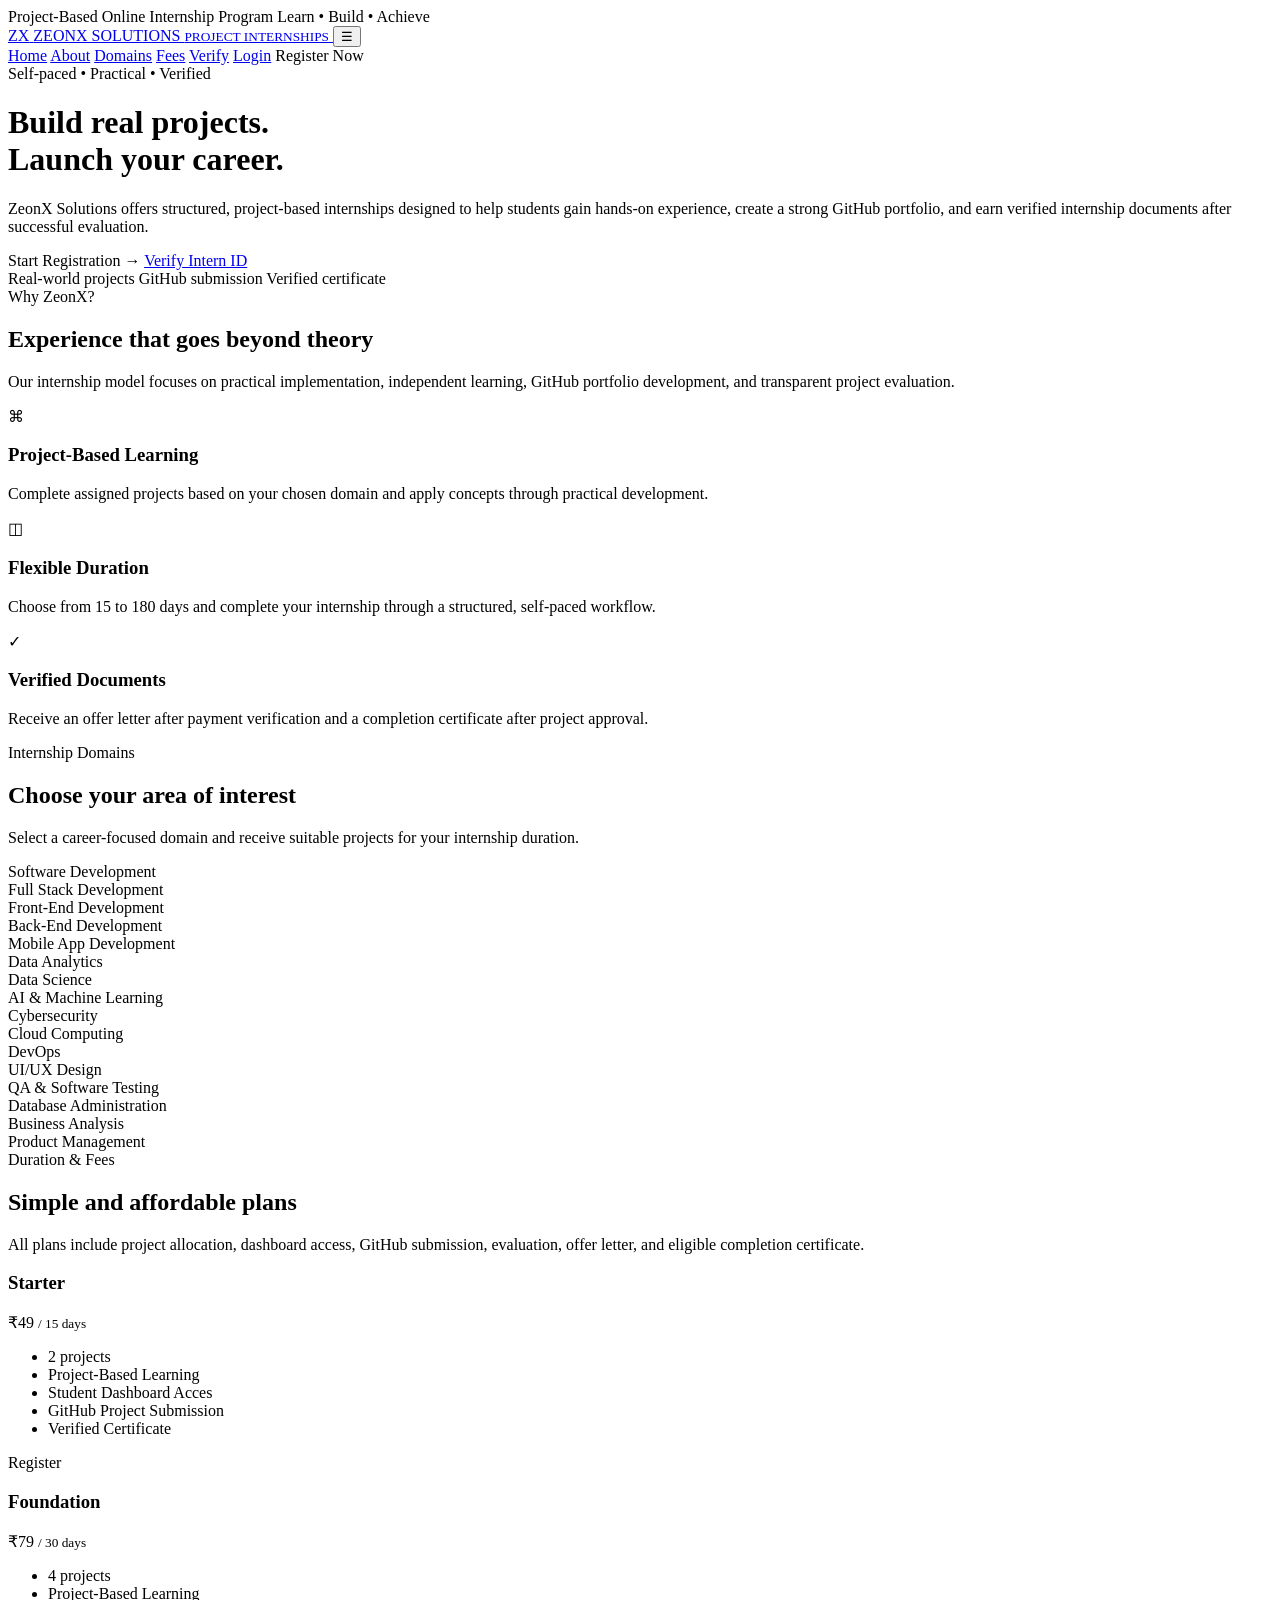
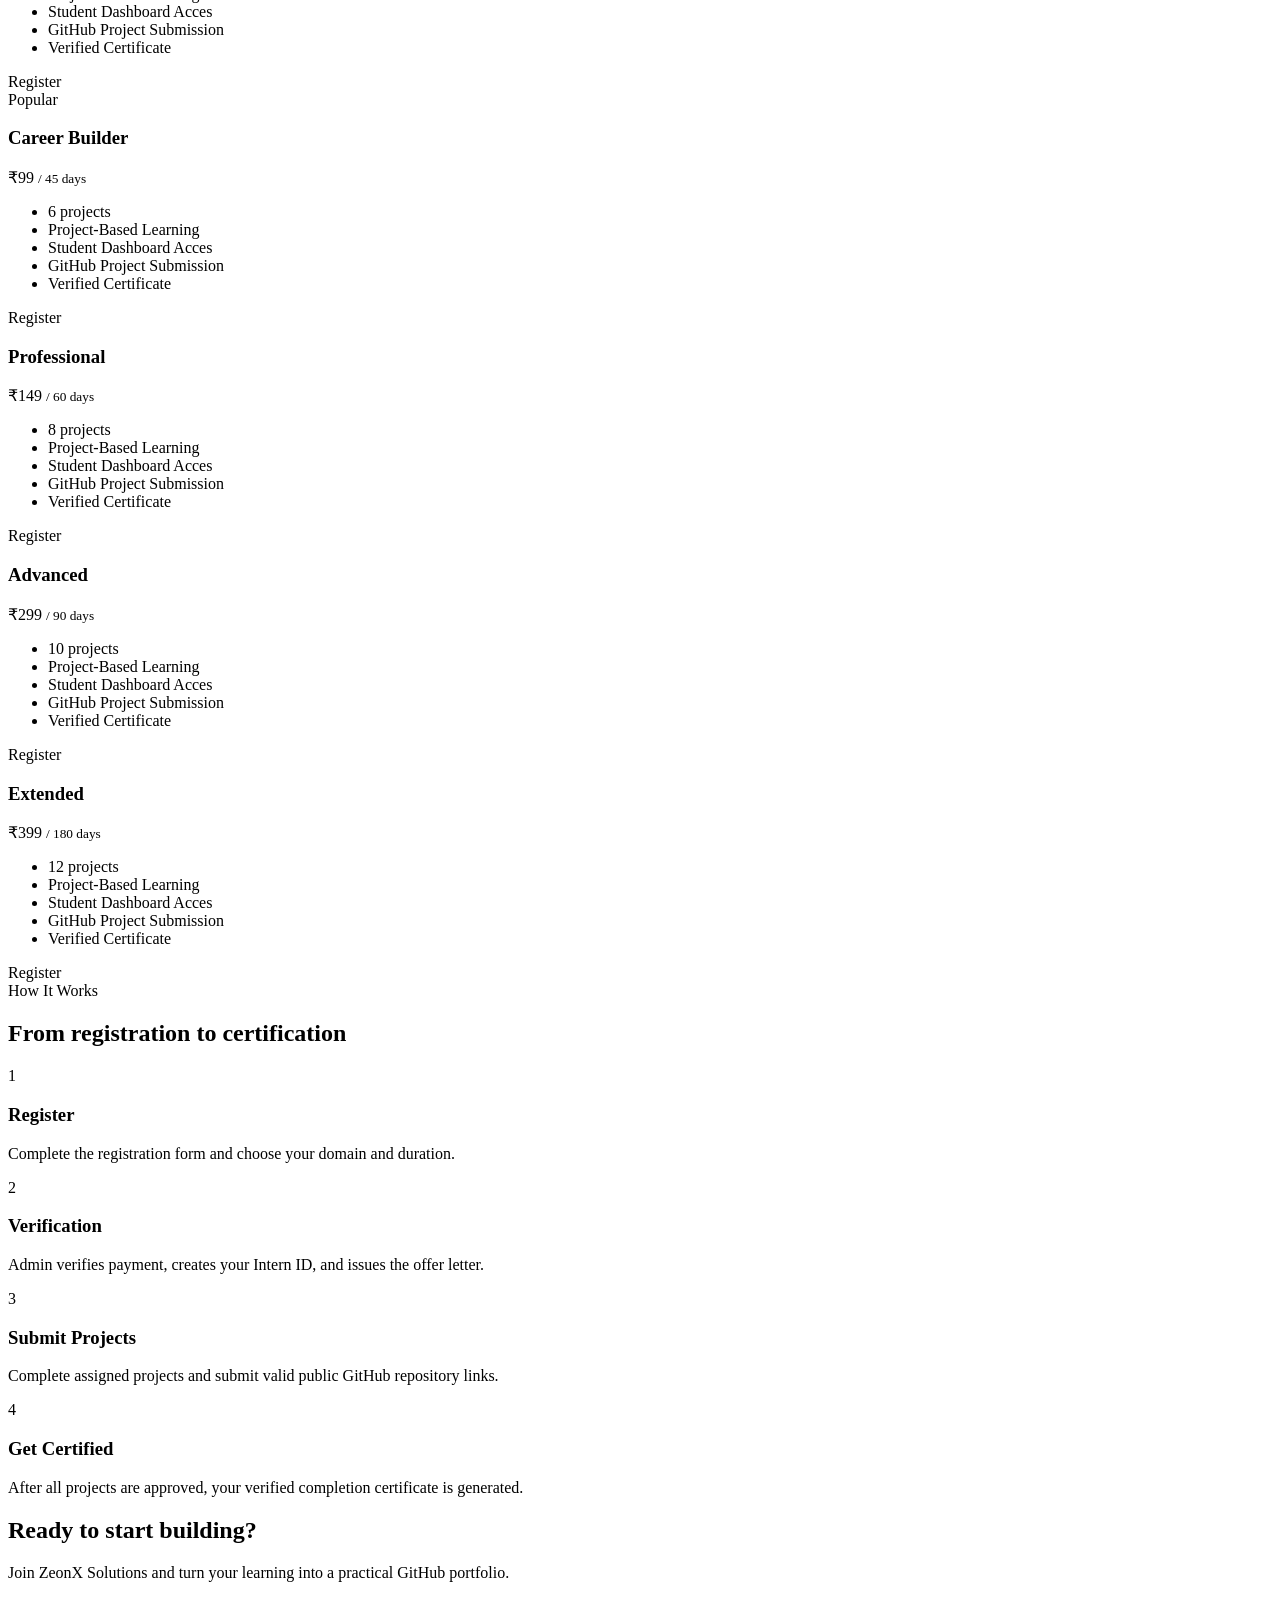
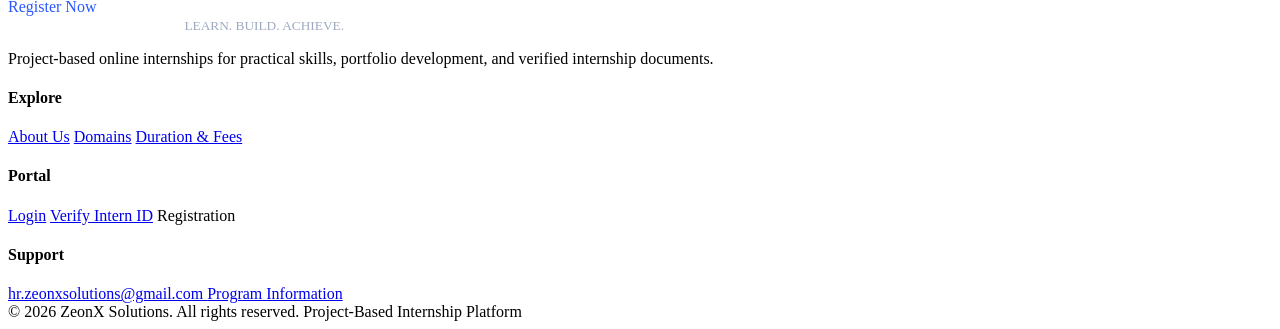
==== index.html @ ff4ca107 "Add files via upload" ====
<!doctype html>
<html lang="en">

<head>
    <meta charset="utf-8">
    <meta name="viewport" content="width=device-width,initial-scale=1">
    <meta name="description" content="ZeonX Solutions project-based online internships">

    <title>ZeonX Solutions | Project-Based Internships</title>

    <link rel="stylesheet" href="assets/css/style.css">
</head>

<body>

    <!-- Top Bar -->
    <div class="topbar">
        <div class="container">
            <span>Project-Based Online Internship Program</span>
            <span>Learn • Build • Achieve</span>
        </div>
    </div>

    <!-- Navigation -->
    <nav class="navbar">
        <div class="container nav-wrap">

            <a class="brand" href="index.html">
                <span class="brand-mark">ZX</span>
                <span>
                    ZEONX SOLUTIONS
                    <small>PROJECT INTERNSHIPS</small>
                </span>
            </a>

            <button class="menu-btn" id="menuBtn">☰</button>

            <div class="nav-links" id="navLinks">
                <a class="active" href="index.html">Home</a>
                <a href="about.html">About</a>
                <a href="#domains">Domains</a>
                <a href="#pricing">Fees</a>
                <a href="verify.html">Verify</a>
                <a href="login.html">Login</a>
                <a class="btn btn-primary" data-register target="_blank">
                    Register Now
                </a>
            </div>

        </div>
    </nav>

    <!-- Hero -->
    <header class="hero">
        <div class="container hero-centered">

            <div>

                <span class="eyebrow">
                    Self-paced • Practical • Verified
                </span>

                <h1>
                    Build real projects.<br>
                    <span>Launch your career.</span>
                </h1>

                <p class="lead">
                    ZeonX Solutions offers structured, project-based internships designed
                    to help students gain hands-on experience, create a strong GitHub
                    portfolio, and earn verified internship documents after successful
                    evaluation.
                </p>

                <div class="actions">
                    <a class="btn btn-primary" data-register target="_blank">
                        Start Registration →
                    </a>

                    <a class="btn btn-outline" href="verify.html">
                        Verify Intern ID
                    </a>
                </div>

                <div class="trust-row">
                    <span>Real-world projects</span>
                    <span>GitHub submission</span>
                    <span>Verified certificate</span>
                </div>

            </div>

        </div>
    </header>

    <!-- Why ZeonX -->
    <section class="section">

        <div class="container">

            <div class="section-head">
                <span class="eyebrow">Why ZeonX?</span>

                <h2>Experience that goes beyond theory</h2>

                <p>
                    Our internship model focuses on practical implementation,
                    independent learning, GitHub portfolio development,
                    and transparent project evaluation.
                </p>
            </div>

            <div class="cards">

                <article class="card">
                    <div class="icon">⌘</div>

                    <h3>Project-Based Learning</h3>

                    <p>
                        Complete assigned projects based on your chosen domain
                        and apply concepts through practical development.
                    </p>
                </article>

                <article class="card">
                    <div class="icon">◫</div>

                    <h3>Flexible Duration</h3>

                    <p>
                        Choose from 15 to 180 days and complete your internship
                        through a structured, self-paced workflow.
                    </p>
                </article>

                <article class="card">
                    <div class="icon">✓</div>

                    <h3>Verified Documents</h3>

                    <p>
                        Receive an offer letter after payment verification
                        and a completion certificate after project approval.
                    </p>
                </article>

            </div>

        </div>

    </section>

    <!-- Domains -->
    <section class="section section-soft" id="domains">

        <div class="container">

            <div class="section-head">
                <span class="eyebrow">Internship Domains</span>

                <h2>Choose your area of interest</h2>

                <p>
                    Select a career-focused domain and receive suitable projects
                    for your internship duration.
                </p>
            </div>

            <div class="domain-grid">

                <div class="domain">Software Development</div>
                <div class="domain">Full Stack Development</div>
                <div class="domain">Front-End Development</div>
                <div class="domain">Back-End Development</div>
                <div class="domain">Mobile App Development</div>
                <div class="domain">Data Analytics</div>
                <div class="domain">Data Science</div>
                <div class="domain">AI & Machine Learning</div>
                <div class="domain">Cybersecurity</div>
                <div class="domain">Cloud Computing</div>
                <div class="domain">DevOps</div>
                <div class="domain">UI/UX Design</div>
                <div class="domain">QA & Software Testing</div>
                <div class="domain">Database Administration</div>
                <div class="domain">Business Analysis</div>
                <div class="domain">Product Management</div>

            </div>

        </div>

    </section>

    <!-- Pricing -->
    <section class="section" id="pricing">

        <div class="container">

            <div class="section-head">
                <span class="eyebrow">Duration & Fees</span>

                <h2>Simple and affordable plans</h2>

                <p>
                    All plans include project allocation, dashboard access,
                    GitHub submission, evaluation, offer letter,
                    and eligible completion certificate.
                </p>
            </div>

            <div class="pricing">

                <div class="price-card">
                    <h3>Starter</h3>

                    <div class="price">
                        ₹49
                        <small>/ 15 days</small>
                    </div>

                    <ul class="price-list">
                        <li>2 projects</li>
                        <li>Project-Based Learning</li>
                        <li>Student Dashboard Acces</li>
                        <li>GitHub Project Submission</li>
                        <li>Verified Certificate</li>
                    </ul>

                    <a class="btn btn-outline" style="width:100%" data-register target="_blank">
                        Register
                    </a>
                </div>

                <div class="price-card">
                    <h3>Foundation</h3>

                    <div class="price">
                        ₹79
                        <small>/ 30 days</small>
                    </div>

                    <ul class="price-list">
                         <li>4 projects</li>
                        <li>Project-Based Learning</li>
                        <li>Student Dashboard Acces</li>
                        <li>GitHub Project Submission</li>
                        <li>Verified Certificate</li>
                    </ul>

                    <a class="btn btn-outline" style="width:100%" data-register target="_blank">
                        Register
                    </a>
                </div>

                <div class="price-card featured">

                    <span class="popular">Popular</span>

                    <h3>Career Builder</h3>

                    <div class="price">
                        ₹99
                        <small>/ 45 days</small>
                    </div>

                    <ul class="price-list">
                         <li>6 projects</li>
                        <li>Project-Based Learning</li>
                        <li>Student Dashboard Acces</li>
                        <li>GitHub Project Submission</li>
                        <li>Verified Certificate</li>
                    </ul>

                    <a class="btn btn-primary" style="width:100%" data-register target="_blank">
                        Register
                    </a>

                </div>

                <div class="price-card">
                    <h3>Professional</h3>

                    <div class="price">
                        ₹149
                        <small>/ 60 days</small>
                    </div>

                    <ul class="price-list">
                         <li>8 projects</li>
                        <li>Project-Based Learning</li>
                        <li>Student Dashboard Acces</li>
                        <li>GitHub Project Submission</li>
                        <li>Verified Certificate</li>
                    </ul>

                    <a class="btn btn-outline" style="width:100%" data-register target="_blank">
                        Register
                    </a>
                </div>

                <div class="price-card">
                    <h3>Advanced</h3>

                    <div class="price">
                        ₹299
                        <small>/ 90 days</small>
                    </div>

                    <ul class="price-list">
                         <li>10 projects</li>
                        <li>Project-Based Learning</li>
                        <li>Student Dashboard Acces</li>
                        <li>GitHub Project Submission</li>
                        <li>Verified Certificate</li>
                    </ul>

                    <a class="btn btn-outline" style="width:100%" data-register target="_blank">
                        Register
                    </a>
                </div>

                <div class="price-card">
                    <h3>Extended</h3>

                    <div class="price">
                        ₹399
                        <small>/ 180 days</small>
                    </div>

                    <ul class="price-list">
                         <li>12 projects</li>
                        <li>Project-Based Learning</li>
                        <li>Student Dashboard Acces</li>
                        <li>GitHub Project Submission</li>
                        <li>Verified Certificate</li>
                    </ul>

                    <a class="btn btn-outline" style="width:100%" data-register target="_blank">
                        Register
                    </a>
                </div>

            </div>

        </div>

    </section>

    <!-- How It Works -->
    <section class="section section-soft">

        <div class="container">

            <div class="section-head">
                <span class="eyebrow">How It Works</span>
                <h2>From registration to certification</h2>
            </div>

            <div class="steps">

                <div class="card step">
                    <div class="step-num">1</div>
                    <h3>Register</h3>
                    <p>Complete the registration form and choose your domain and duration.</p>
                </div>

                <div class="card step">
                    <div class="step-num">2</div>
                    <h3>Verification</h3>
                    <p>Admin verifies payment, creates your Intern ID, and issues the offer letter.</p>
                </div>

                <div class="card step">
                    <div class="step-num">3</div>
                    <h3>Submit Projects</h3>
                    <p>Complete assigned projects and submit valid public GitHub repository links.</p>
                </div>

                <div class="card step">
                    <div class="step-num">4</div>
                    <h3>Get Certified</h3>
                    <p>After all projects are approved, your verified completion certificate is generated.</p>
                </div>

            </div>

        </div>

    </section>

    <!-- CTA -->
    <section class="section">

        <div class="container">

            <div class="cta">

                <div>
                    <h2>Ready to start building?</h2>

                    <p>
                        Join ZeonX Solutions and turn your learning into a practical GitHub portfolio.
                    </p>
                </div>

                <div class="actions">

                    <a class="btn"
                        style="background:#fff;color:#2957ff"
                        data-register
                        target="_blank">
                        Register Now
                    </a>

                    <a class="btn btn-outline"
                        style="border-color:#fff;color:#fff;background:transparent"
                        href="login.html">
                        Student Login
                    </a>

                </div>

            </div>

        </div>

    </section>

    <!-- Footer -->
    <footer class="footer">

        <div class="container">

            <div class="footer-grid">

                <div>

                    <div class="brand" style="color:white">
                        <span class="brand-mark">ZX</span>

                        <span>
                            ZEONX SOLUTIONS
                            <small style="color:#9faac1">
                                LEARN. BUILD. ACHIEVE.
                            </small>
                        </span>
                    </div>

                    <p>
                        Project-based online internships for practical skills,
                        portfolio development, and verified internship documents.
                    </p>

                </div>

                <div>
                    <h4>Explore</h4>

                    <a href="about.html">About Us</a>
                    <a href="#domains">Domains</a>
                    <a href="#pricing">Duration & Fees</a>
                </div>

                <div>
                    <h4>Portal</h4>

                    <a href="login.html">Login</a>
                    <a href="verify.html">Verify Intern ID</a>
                    <a data-register target="_blank">Registration</a>
                </div>

                <div>
                    <h4>Support</h4>

                    <a href="mailto:hr.zeonxsolutions@gmail.com">
                        hr.zeonxsolutions@gmail.com
                    </a>

                    <a href="about.html">
                        Program Information
                    </a>
                </div>

            </div>

            <div class="copyright">
                <span>© 2026 ZeonX Solutions. All rights reserved.</span>
                <span>Project-Based Internship Platform</span>
            </div>

        </div>

    </footer>

    <script src="assets/js/config.js"></script>
    <script src="assets/js/app.js"></script>

</body>

</html>
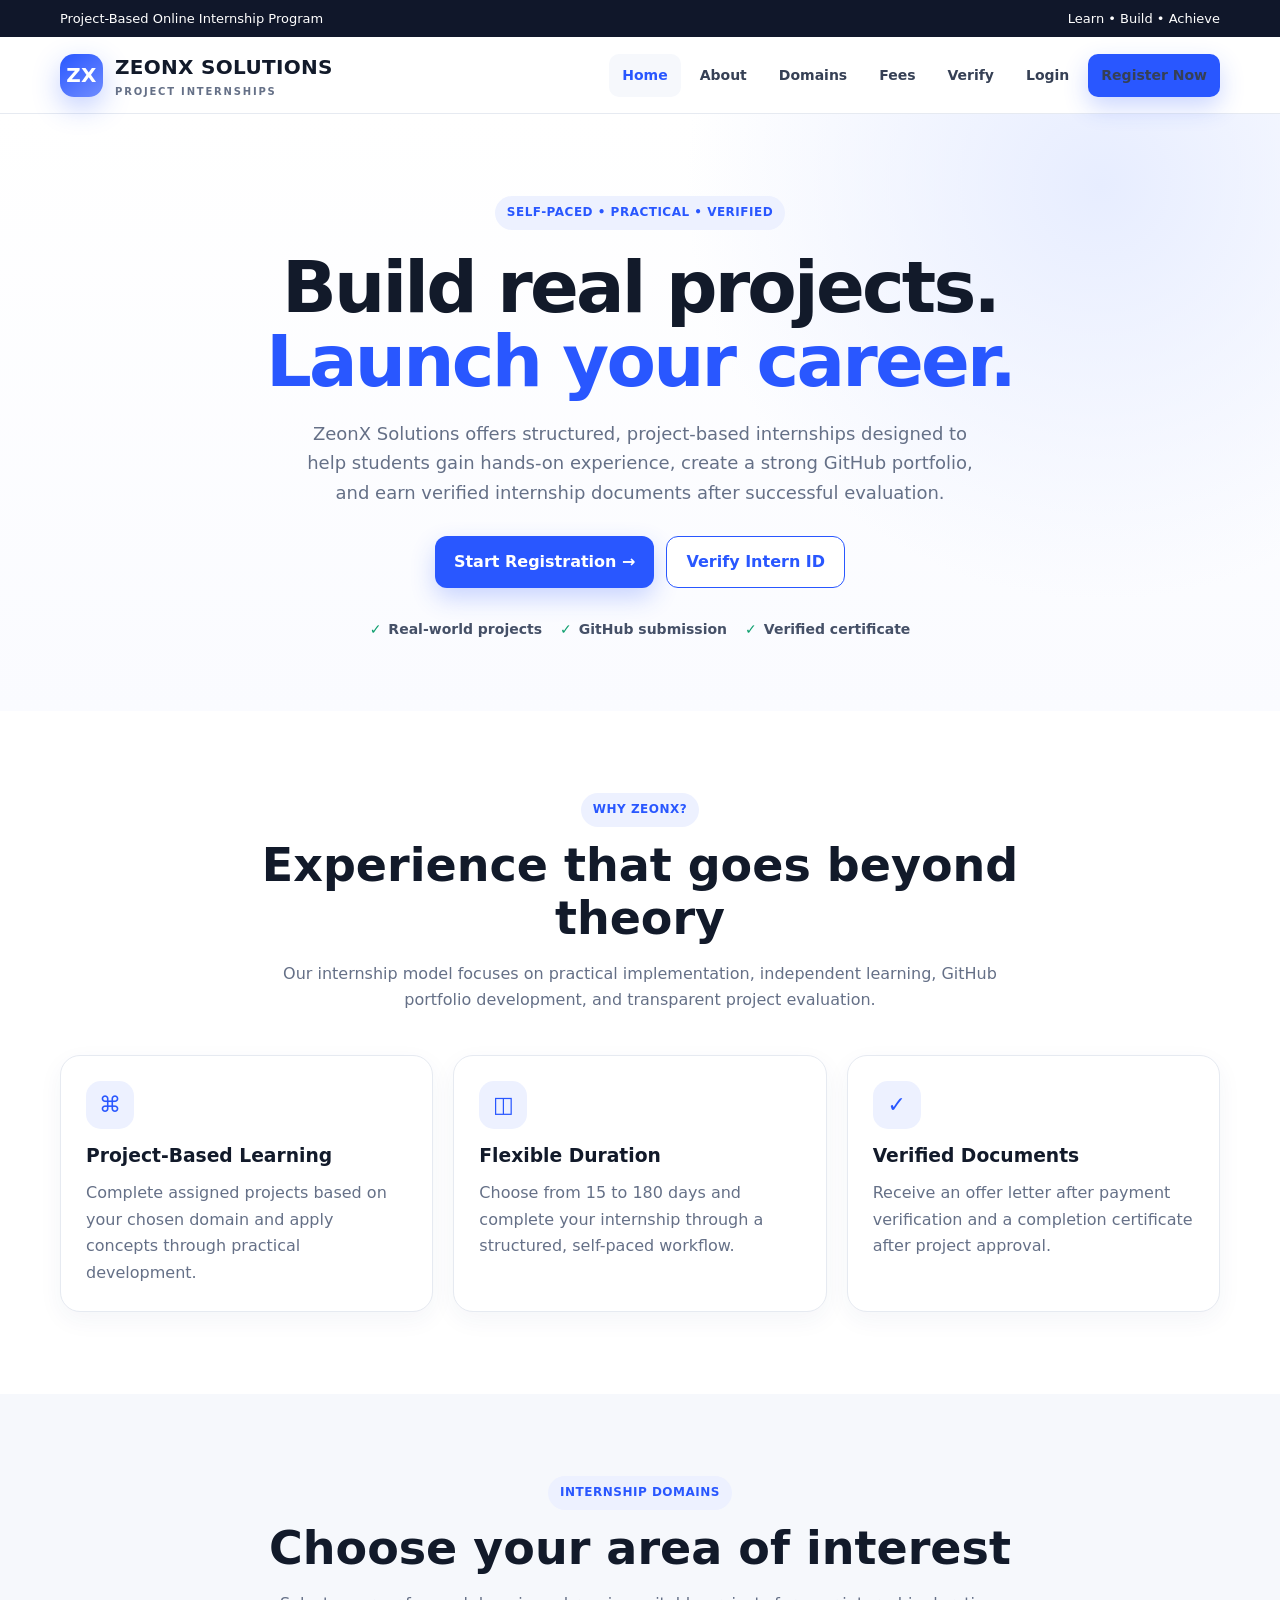
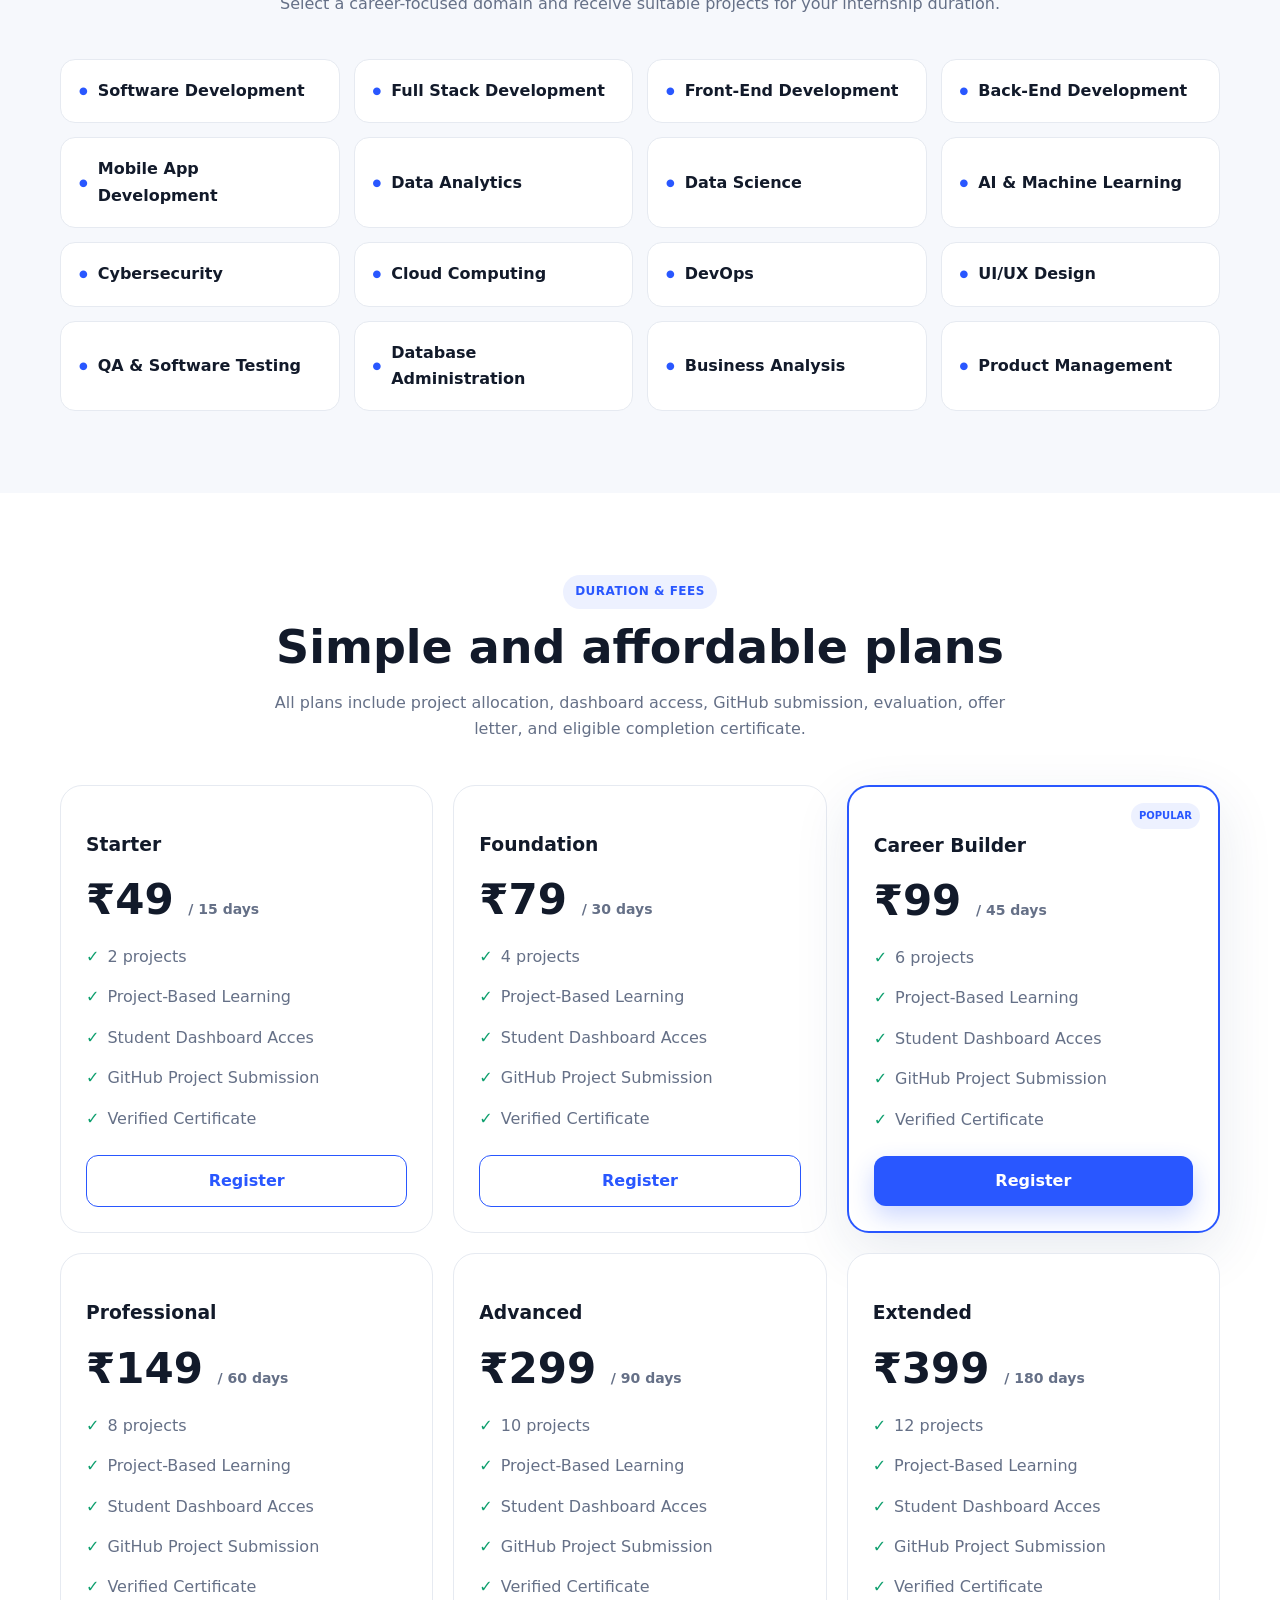
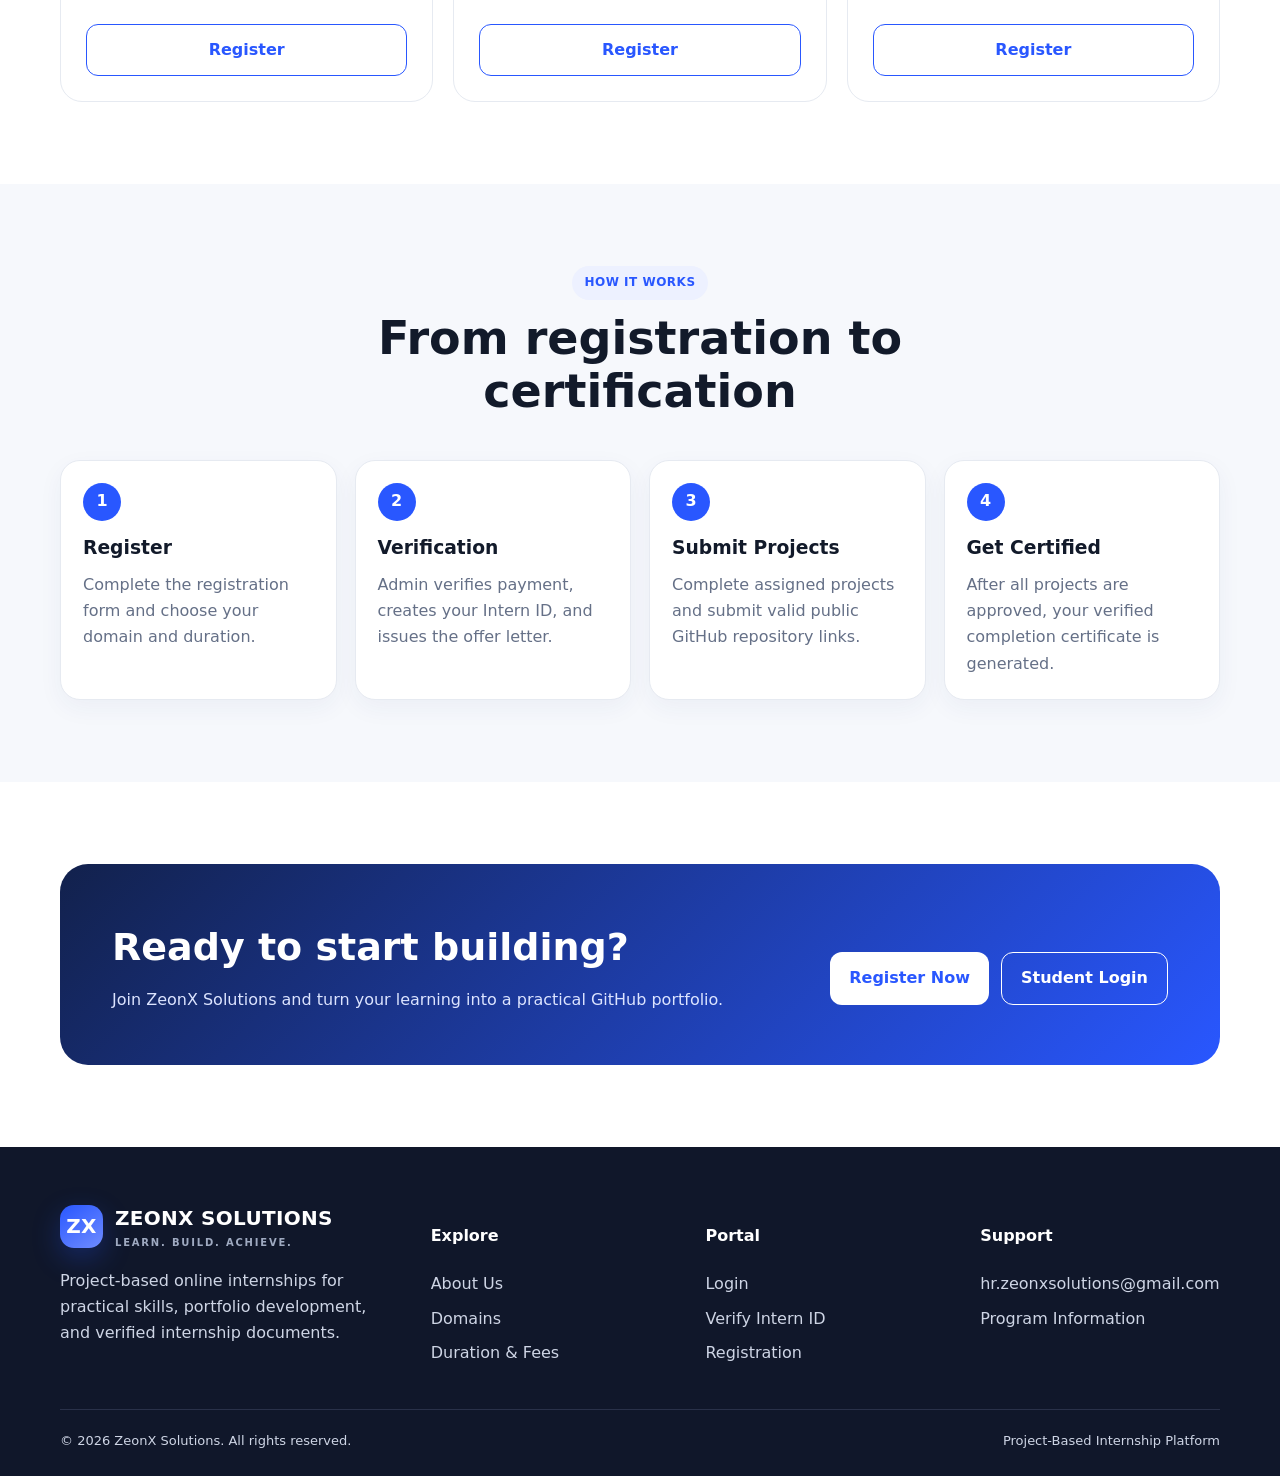
==== commit dc40a5df: "Add files via upload" ====
--- a/index.html
+++ b/index.html
@@ -8,7 +8,7 @@
 
     <title>ZeonX Solutions | Project-Based Internships</title>
 
-    <link rel="stylesheet" href="assets/css/style.css">
+    <link rel="stylesheet" href="style.css">
 </head>
 
 <body>
@@ -493,8 +493,8 @@
 
     </footer>
 
-    <script src="assets/js/config.js"></script>
-    <script src="assets/js/app.js"></script>
+    <script src="config.js"></script>
+    <script src="app.js"></script>
 
 </body>
 
--- a/style.css
+++ b/style.css
@@ -0,0 +1,31 @@
+:root{--primary:#2957ff;--primary-dark:#1739ba;--ink:#121a2a;--muted:#657087;--line:#e6eaf1;--soft:#f6f8fc;--success:#0e9f6e;--danger:#dc3545;--warning:#f59e0b;--white:#fff;--shadow:0 18px 55px rgba(30,55,110,.10);--radius:20px}*{box-sizing:border-box}html{scroll-behavior:smooth}body{margin:0;font-family:Inter,ui-sans-serif,system-ui,-apple-system,"Segoe UI",Roboto,Arial;color:var(--ink);background:#fff;line-height:1.65}a{text-decoration:none;color:inherit}img{max-width:100%}.container{width:min(1160px,calc(100% - 36px));margin:auto}.topbar{background:#10172a;color:#fff;font-size:13px}.topbar .container{display:flex;justify-content:space-between;gap:20px;padding:8px 0}.navbar{position:sticky;top:0;z-index:50;background:rgba(255,255,255,.94);backdrop-filter:blur(12px);border-bottom:1px solid var(--line)}.nav-wrap{min-height:76px;display:flex;align-items:center;justify-content:space-between;gap:24px}.brand{display:flex;align-items:center;gap:12px;font-weight:900;letter-spacing:.3px;font-size:20px}.brand-mark{width:43px;height:43px;border-radius:14px;background:linear-gradient(145deg,var(--primary),#6f8cff);display:grid;place-items:center;color:#fff;font-weight:900;box-shadow:0 10px 28px rgba(41,87,255,.28)}.brand small{display:block;font-size:10px;color:var(--muted);letter-spacing:1.8px;font-weight:700}.nav-links{display:flex;align-items:center;gap:6px}
+.nav-links a{padding:10px 13px;border-radius:10px;font-weight:700;font-size:14px;color:#364055}
+.nav-links a:hover,.nav-links a.active{background:var(--soft);color:var(--primary)}
+.menu-btn{display:none;border:1px solid var(--line);background:white;border-radius:10px;padding:8px 11px;font-size:20px}
+.btn{border:0;border-radius:12px;padding:12px 19px;font-weight:800;display:inline-flex;align-items:center;justify-content:center;gap:8px;cursor:pointer;transition:.2s;font-family:inherit}.btn:hover{transform:translateY(-2px)}.btn-primary{background:var(--primary);color:#fff;box-shadow:0 10px 25px rgba(41,87,255,.24)}
+.btn-outline{border:1.5px solid var(--primary);color:var(--primary);background:#fff}.btn-soft{background:var(--soft);color:var(--ink)}.btn-danger{background:#fff0f1;color:var(--danger)}.btn-sm{padding:8px 12px;font-size:13px}.hero{padding:82px 0 70px;background:radial-gradient(circle at 86% 12%,#e7edff 0,rgba(231,237,255,0) 34%),linear-gradient(180deg,#fff,#fafbff);overflow:hidden}.hero-grid{display:grid;grid-template-columns:1.08fr .92fr;align-items:center;gap:60px}.eyebrow{display:inline-flex;padding:7px 12px;background:#edf1ff;color:var(--primary);border-radius:999px;font-weight:900;font-size:12px;letter-spacing:.5px;text-transform:uppercase}.hero h1{font-size:clamp(42px,6vw,72px);line-height:1.03;margin:20px 0 20px;letter-spacing:-2.8px}.hero h1 span{color:var(--primary)}.lead{font-size:18px;color:var(--muted);max-width:680px}.actions{display:flex;flex-wrap:wrap;gap:12px;margin-top:28px}.trust-row{display:flex;flex-wrap:wrap;gap:18px;margin-top:30px;color:#455067;font-size:14px;font-weight:700}.trust-row span:before{content:'✓';color:var(--success);font-weight:900;margin-right:7px}.hero-card{background:#fff;border:1px solid var(--line);border-radius:28px;padding:25px;box-shadow:var(--shadow);position:relative}.hero-card:before{content:'';position:absolute;width:130px;height:130px;border-radius:50%;background:#edf1ff;right:-45px;top:-45px}.dash-head{display:flex;align-items:center;justify-content:space-between;border-bottom:1px solid var(--line);padding-bottom:16px}.status{display:inline-flex;align-items:center;gap:7px;padding:6px 10px;border-radius:999px;font-size:12px;font-weight:800}.status.active,.status.completed{background:#e9fbf4;color:#087653}.status.pending{background:#fff7df;color:#a66400}.status.blocked{background:#fff0f1;color:#b42332}.mini-grid{display:grid;grid-template-columns:repeat(2,1fr);gap:12px;margin-top:18px}.mini-card{padding:16px;background:var(--soft);border-radius:15px}.mini-card strong{display:block;font-size:22px}.mini-card span{font-size:12px;color:var(--muted)}.progress{height:9px;background:#e9edf5;border-radius:999px;overflow:hidden}.progress i{display:block;height:100%;background:var(--primary);border-radius:999px}.section{padding:82px 0}.section-soft{background:var(--soft)}.section-head{text-align:center;max-width:760px;margin:0 auto 42px}.section-head h2{font-size:clamp(30px,4vw,46px);line-height:1.15;margin:12px 0}.section-head p{color:var(--muted)}.cards{display:grid;grid-template-columns:repeat(3,1fr);gap:20px}.card{background:#fff;border:1px solid var(--line);border-radius:var(--radius);padding:25px;box-shadow:0 8px 25px rgba(30,55,110,.05)}.card h3{margin:12px 0 8px}.card p{color:var(--muted);margin:0}.icon{width:48px;height:48px;border-radius:15px;background:#edf1ff;color:var(--primary);display:grid;place-items:center;font-size:22px}.domain-grid{display:grid;grid-template-columns:repeat(4,1fr);gap:14px}.domain{padding:18px;border:1px solid var(--line);border-radius:15px;background:#fff;font-weight:800;display:flex;gap:10px;align-items:center}.domain:before{content:'●';font-size:10px;color:var(--primary)}.pricing{display:grid;grid-template-columns:repeat(3,1fr);gap:20px}.price-card{background:#fff;border:1px solid var(--line);border-radius:22px;padding:25px;position:relative}.price-card.featured{border:2px solid var(--primary);box-shadow:var(--shadow)}.popular{position:absolute;right:18px;top:16px;font-size:10px;text-transform:uppercase;font-weight:900;background:#edf1ff;color:var(--primary);padding:5px 8px;border-radius:999px}.price{font-size:42px;font-weight:900;line-height:1;margin:16px 0 8px}.price small{font-size:14px;color:var(--muted)}.price-list{padding:0;list-style:none;color:var(--muted)}.price-list li{padding:7px 0}.price-list li:before{content:'✓';color:var(--success);font-weight:900;margin-right:8px}.steps{display:grid;grid-template-columns:repeat(4,1fr);gap:18px}.step{padding:22px}.step-num{width:38px;height:38px;border-radius:50%;background:var(--primary);color:white;display:grid;place-items:center;font-weight:900}.cta{background:linear-gradient(135deg,#12214c,var(--primary));color:#fff;border-radius:28px;padding:52px;display:flex;align-items:center;justify-content:space-between;gap:30px}.cta h2{font-size:38px;margin:0 0 8px}.cta p{margin:0;color:#dce4ff}.page-hero{padding:65px 0;background:linear-gradient(180deg,#f8faff,#fff);border-bottom:1px solid var(--line)}.page-hero h1{font-size:50px;line-height:1.1;margin:10px 0}.page-hero p{color:var(--muted);max-width:700px}.content-grid{display:grid;grid-template-columns:1fr 1fr;gap:35px;align-items:start}.panel{background:#fff;border:1px solid var(--line);border-radius:22px;padding:28px;box-shadow:var(--shadow)}.form-group{margin-bottom:17px}.form-group label{display:block;font-size:13px;font-weight:800;margin-bottom:7px}.input,.select{width:100%;border:1px solid #dce1eb;border-radius:12px;padding:13px 14px;font:inherit;outline:none;background:#fff}.input:focus,.select:focus{border-color:var(--primary);box-shadow:0 0 0 3px rgba(41,87,255,.1)}.notice{padding:14px;border-radius:12px;background:#edf1ff;color:#2441a4;font-size:14px}.notice.success{background:#e9fbf4;color:#087653}.notice.error{background:#fff0f1;color:#b42332}.hidden{display:none!important}.footer{background:#10172a;color:#ced5e5;padding:55px 0 24px}.footer-grid{display:grid;grid-template-columns:1.4fr repeat(3,1fr);gap:35px}.footer h4{color:#fff}.footer a{display:block;margin:8px 0;color:#ced5e5}.copyright{border-top:1px solid #293149;margin-top:35px;padding-top:20px;font-size:13px;display:flex;justify-content:space-between}.dashboard{min-height:100vh;background:var(--soft);display:grid;grid-template-columns:250px 1fr}.sidebar{background:#10172a;color:white;padding:25px 18px;position:sticky;top:0;height:100vh}.side-brand{margin-bottom:35px}.side-nav a{display:flex;align-items:center;gap:10px;padding:12px 14px;color:#cbd3e6;border-radius:11px;margin:5px 0;font-weight:700}.side-nav a:hover,.side-nav a.active{background:#243052;color:#fff}.dash-main{padding:28px}.dash-top{display:flex;align-items:center;justify-content:space-between;margin-bottom:24px}.stats{display:grid;grid-template-columns:repeat(4,1fr);gap:16px;margin-bottom:20px}.stat{background:white;border:1px solid var(--line);padding:20px;border-radius:17px}.stat strong{font-size:28px;display:block}.table-wrap{overflow:auto}.table{width:100%;border-collapse:collapse;min-width:760px}.table th,.table td{text-align:left;padding:13px 12px;border-bottom:1px solid var(--line);font-size:14px}.table th{font-size:12px;color:var(--muted);text-transform:uppercase}.modal{position:fixed;inset:0;background:rgba(10,18,35,.55);display:grid;place-items:center;z-index:100;padding:20px}.modal-box{background:white;border-radius:20px;width:min(650px,100%);max-height:90vh;overflow:auto;padding:27px}.modal-head{display:flex;justify-content:space-between;align-items:center}.close{font-size:24px;border:0;background:transparent;cursor:pointer}.project-item{border:1px solid var(--line);border-radius:15px;padding:18px;margin-top:13px}.project-head{display:flex;justify-content:space-between;gap:15px;align-items:center}.login-shell{min-height:calc(100vh - 77px);display:grid;grid-template-columns:1fr 1fr}.login-art{background:linear-gradient(145deg,#10172a,#2957ff);color:white;padding:70px;display:flex;align-items:center}.login-art h1{font-size:52px;line-height:1.05}.login-form{display:grid;place-items:center;padding:35px}.login-form .panel{width:min(480px,100%)}@media(max-width:960px){.nav-links{display:none;position:absolute;left:18px;right:18px;top:70px;background:white;box-shadow:var(--shadow);border:1px solid var(--line);padding:10px;border-radius:15px;flex-direction:column;align-items:stretch}.nav-links.open{display:flex}.menu-btn{display:block}.hero-grid,.content-grid,.login-shell{grid-template-columns:1fr}.cards,.pricing{grid-template-columns:repeat(2,1fr)}
+.domain-grid{grid-template-columns:repeat(2,1fr)}
+.steps{grid-template-columns:repeat(2,1fr)}
+.hero-card{max-width:650px}.login-art{display:none}
+.dashboard{grid-template-columns:1fr}
+.sidebar{height:auto;position:relative}
+.side-nav{display:flex;overflow:auto}
+.side-nav a{white-space:nowrap}
+.stats{grid-template-columns:repeat(2,1fr)}}@media(max-width:640px){
+.topbar{display:none}.hero{padding:55px 0}.hero h1{letter-spacing:-1.5px}
+.cards,.pricing,.domain-grid,.steps,.stats,.footer-grid{grid-template-columns:1fr}
+.cta{padding:30px;display:block}.cta .actions{margin-top:22px}
+.page-hero h1{font-size:38px}.dash-main{padding:18px}
+.copyright{display:block}.mini-grid{grid-template-columns:1fr}
+.login-form{padding:20px}.sidebar{padding:18px 12px}}
+.hero-centered{max-width:900px;text-align:center}
+.hero-centered .lead{margin-left:auto;margin-right:auto}
+.hero-centered .actions,.hero-centered .trust-row{justify-content:center}
+.document-upload-grid{display:grid;grid-template-columns:repeat(2,1fr);gap:18px}
+.upload-box{border:1px solid var(--line);border-radius:18px;padding:22px;background:var(--soft);display:flex;flex-direction:column;gap:12px}.upload-box h3,.upload-box p{margin:0}.upload-box p{color:var(--muted);font-size:14px}
+.document-icon{width:48px;height:48px;border-radius:15px;background:#edf1ff;color:var(--primary);display:grid;place-items:center;font-size:23px;font-weight:900}.document-current{font-weight:800;color:var(--primary);font-size:14px}.document-badges{display:flex;gap:6px;flex-wrap:wrap}.doc-badge{font-size:11px;font-weight:800;padding:5px 8px;border-radius:999px}.doc-badge.ready{background:#e9fbf4;color:#087653}.doc-badge.missing{background:#f0f2f6;color:#657087}.action-cell{display:flex;gap:6px;flex-wrap:wrap;min-width:310px}.student-document-grid{display:grid;grid-template-columns:repeat(2,1fr);gap:18px;margin-top:20px}.student-document-card{border:1px solid var(--line);border-radius:18px;padding:22px;display:grid;grid-template-columns:auto 1fr;gap:15px;align-items:start}.student-document-card .btn{grid-column:1/-1}.student-document-card h3,.student-document-card p{margin:0}
+.student-document-card p{color:var(--muted);margin-top:5px}
+.disabled-link{pointer-events:none;opacity:.55;border-color:#cbd1dc;color:#7c8699}
+.document-modal{width:min(760px,100%)}@media(max-width:700px){
+    .document-upload-grid,.student-document-grid{grid-template-columns:1fr}
+    .action-cell{min-width:230px}}
